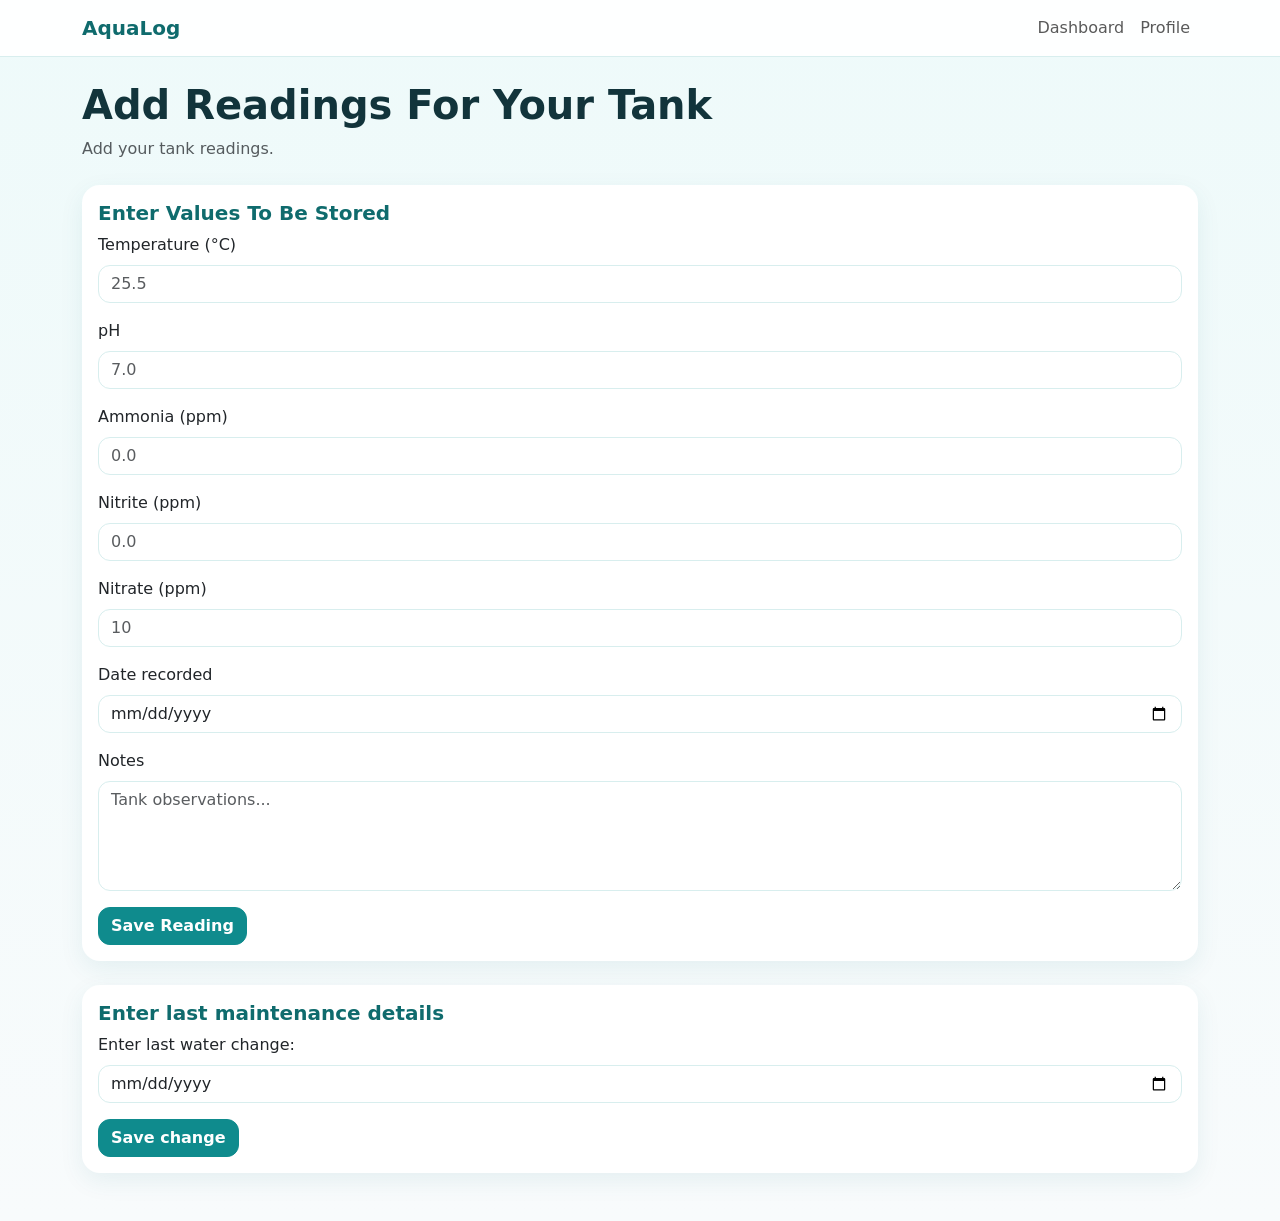
==== add-reading.html @ f9853078 "Initial AquaLog release" ====
<!DOCTYPE html>
<html lang="en">

<head>
    <meta charset="UTF-8">
    <meta name="viewport" content="width=device-width, initial-scale=1.0">
    <title>add-reading</title>
    <link href="https://cdn.jsdelivr.net/npm/bootstrap@5.3.3/dist/css/bootstrap.min.css" rel="stylesheet" />
    <link rel="stylesheet" href="css/custom.css">
</head>

<body>
    <nav class="navbar navbar-expand-lg bg-body-tertiary">
        <div class="container">
            <a class="navbar-brand" href="index.html">AquaLog</a>
            <div class="navbar-nav ms-auto">
                <a href="index.html" class="nav-link">Dashboard</a>
                <a href="profile.html" class="nav-link">Profile</a>
            </div>
        </div>
    </nav>
    <main class="container py-4">
        <section class="mb-4">
            <h1> Add Readings For Your Tank</h1>
            <p class="text-muted">
                Add your tank readings.
            </p>
        </section>
        <section class="mb-4">
            <div class="card">
                <div class="card-body">
                    <h2 class="h5 card-title">Enter Values To Be Stored</h2>
                    <form action="" id="reading-form">
                        <div class="mb-3">
                            <label for="temperature" class="form-label">
                                Temperature (°C)
                            </label>
                            <input type="number" class="form-control" id="temperature" step="0.1" placeholder="25.5">
                        </div>
                        <div class="mb-3">
                            <label for="ph" class="form-label">
                                pH
                            </label>
                            <input type="number" class="form-control" id="ph" step="0.1" placeholder="7.0">
                        </div>
                        <div class="mb-3">
                            <label for="ammonia" class="form-label">
                                Ammonia (ppm)
                            </label>
                            <input type="number" class="form-control" id="ammonia" step="0.1" placeholder="0.0">
                        </div>
                        <div class="mb-3">
                            <label for="nitrite" class="form-label">
                                Nitrite (ppm)
                            </label>
                            <input type="number" class="form-control" id="nitrite" step="0.1" placeholder="0.0">
                        </div>
                        <div class="mb-3">
                            <label for="nitrate" class="form-label">
                                Nitrate (ppm)
                            </label>
                            <input type="number" class="form-control" id="nitrate" step="0.1" placeholder="10">
                        </div>
                        <div class="mb-3">
                            <label for="recordedDate" class="form-label">Date recorded</label>
                            <input type="date" class="form-control" name="recordedDate" id="recordedDate">
                        </div>
                        <div class="mb-3">
                            <label for="notes" class="form-label">Notes</label>
                            <textarea class="form-control" name="notes" id="notes" rows="4"
                                placeholder="Tank observations..."></textarea>
                        </div>
                        <div class="d-flex gap-2">
                            <button type="submit" class="btn btn-primary" id="save-reading-btn">Save Reading</button>

                        </div>

                    </form>
                </div>
            </div>

        </section>

        <section class="mb-4">
            <div class="card">
                <div class="card-body">
                    <h2 class="h5 card-title">Enter last maintenance details</h2>
                    <form action="" id="maintenance-form">
                        <div class="mb-3">
                            <label for="last-water-change" class="form-label">Enter last water change:</label>
                            <input type="date" class="form-control" name="last-water-change-input"
                                id="last-water-change-input">
                        </div>
                        <div class="d-flex gap-2">
                            <button type="submit" class="btn btn-primary" id="save-maintenance-btn">Save change</button>
                        </div>
                    </form>
                </div>

            </div>
        </section>

    </main>
    <script src="js/config/config.js"></script>
    <script src="js/storage/storage.js"></script>
    <script src="js/validation/reading-validation.js"></script>
    <script src="js/pages/add-reading.js"></script>
</body>

</html>
---- css/custom.css ----
body{
    background: linear-gradient(180deg,#eefafa 0%, #f8fbfc 100%);
    color: #12343b;
    min-height: 100vh;
}
.navbar{
    border-bottom: 1px solid #d8eeee;
    background-color:rgba(255, 255, 255, 0.9) !important; 
    backdrop-filter: blur(8px);
}
.navbar-brand{
    font-weight: 700;
    color: #0f6b6d;
}
.app-hero{
    padding:1.5rem;
    border-radius: 20px;
    background:linear-gradient(135deg, #0f8b8d, #35b7b9);
    color: white;
    box-shadow:0 12px 28px rgba(15, 107, 109, 0.18);
}
.app-hero h1{
    color: white;
    margin-bottom: 0.25rem;
}

.app-hero p{
    color:rgba(255, 255, 255, 0.85) !important;
    margin-bottom: 0;
}

h1{
    font-weight: 700;
    color: #12343b;
}

.card{
    border: none;
    border-radius: 18px;
    box-shadow: 0 8px 24px rgba(15,107,109,0.08);
}
.dashboard-card{
    border: none;
    border-radius: 20px;
}

.tank-status-card{
    border-left: 6px solid #0f8b8d;
}

.card-title{
    color: #0f6b6d;
    font-weight: 700;
}

.stat-card{
    height: 100%;
    background: #ffffff;
    transition:transform 0.15s ease,box-shadow 0.15s ease;
}

.stat-card:hover{
    transform: translateY(-2px);
    box-shadow: 0 14px 30px rgba(15, 107, 109, 0.12);
}
.stat-card .card-title{
    font-size: 0.9rem;
    color:#5f7f83;
    margin-bottom: 0.75rem;
}
.stat-card span[id$="reading"]{
    display: block;
    font-size: 1.6rem;
    font-weight: 800;
    color: #0f6b6d;
    margin-top: 0.35rem;
}
.btn{
    border-radius:12px;
    font-weight: 600;
}
.btn-primary{
    background-color: #0f8b8d;
    border-color:#0f8b8d ;
}

.btn-primary:hover {
  background-color: #0c7476;
  border-color: #0c7476; ;
}
.form-control,
.form-select{
    border-radius: 12px;
    border-color: #d8eeee;
}
.form-control:focus,
.form-select:focus{
    border-color: #0f8b8d;
    box-shadow:0 0 0 0.2rem rgba(15, 139, 141, 0.15) ;
}
.list-group-item{
    border:none;
    border-radius: 14px;
    margin-bottom: 12px;
   box-shadow: 0 4px 14px rgba(15, 107, 109, 0.06);
}

.badge{
    border-radius: 999px;
    padding: 0.5rem 0.75rem;
}

@media (max-width: 768px){
    .app-hero{
        padding: 1.25rem;
    }
    
    .card{
        border-radius: 16px;
    }
}
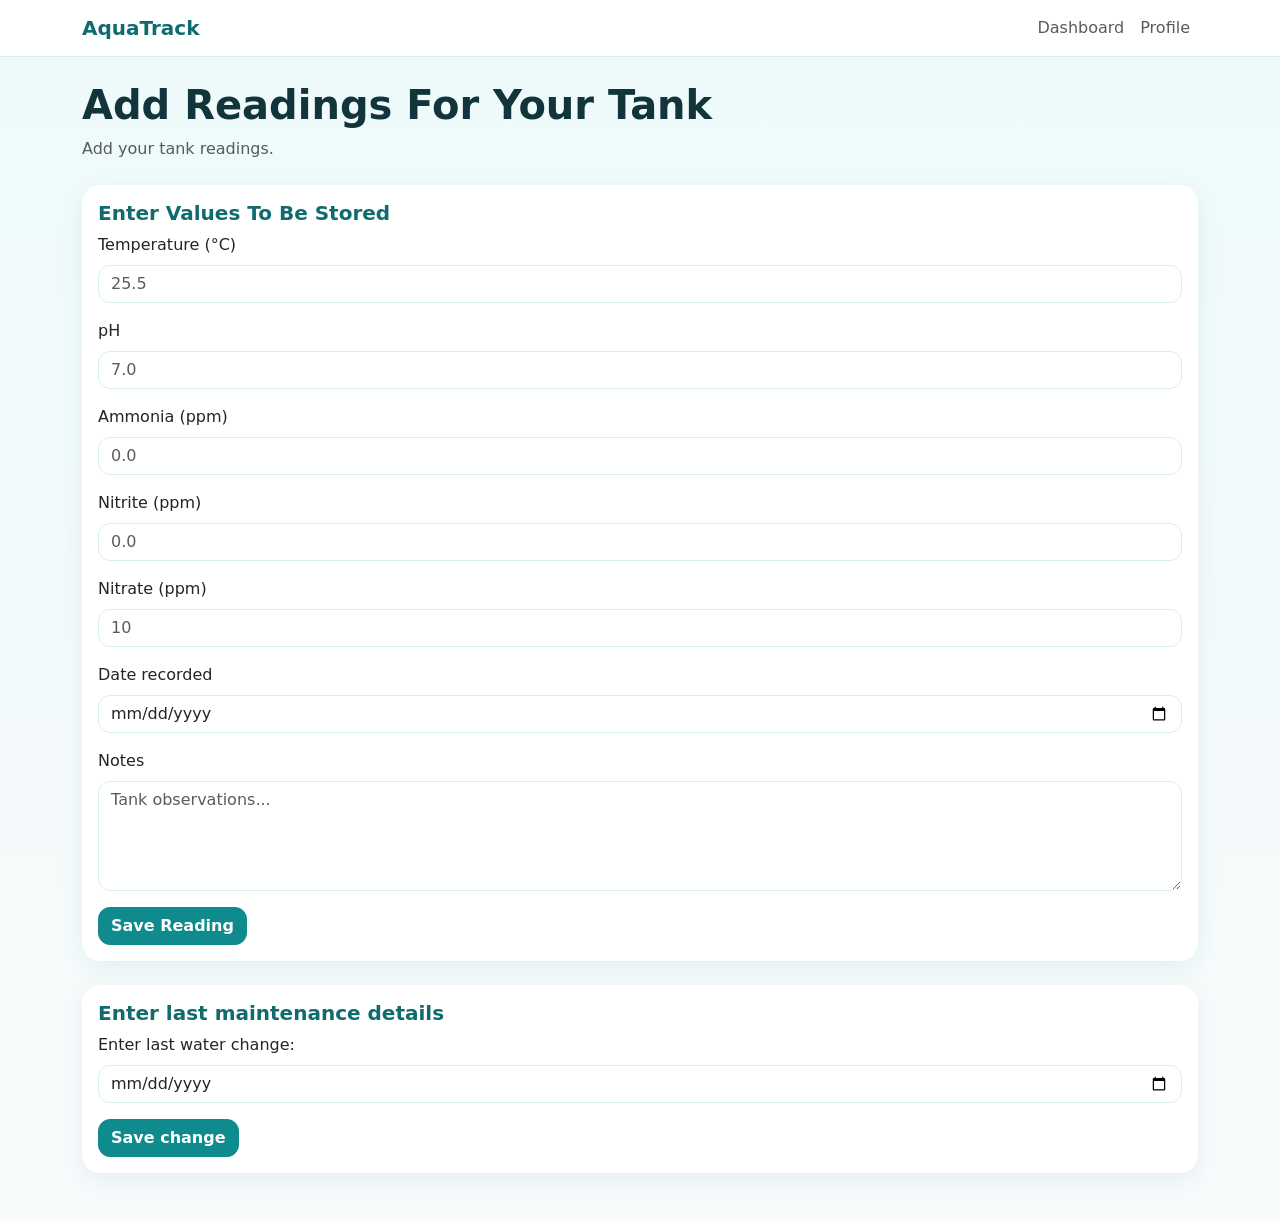
==== commit 56a07fd1: "Add README screenshots and favicon" ====
--- a/add-reading.html
+++ b/add-reading.html
@@ -4,15 +4,16 @@
 <head>
     <meta charset="UTF-8">
     <meta name="viewport" content="width=device-width, initial-scale=1.0">
-    <title>add-reading</title>
+    <title>AquaTrack | Add Reading</title>
     <link href="https://cdn.jsdelivr.net/npm/bootstrap@5.3.3/dist/css/bootstrap.min.css" rel="stylesheet" />
     <link rel="stylesheet" href="css/custom.css">
+    <link rel="icon" type="image/png" href="assets/icons/faviconv2.png">
 </head>
 
 <body>
     <nav class="navbar navbar-expand-lg bg-body-tertiary">
         <div class="container">
-            <a class="navbar-brand" href="index.html">AquaLog</a>
+            <a class="navbar-brand" href="index.html">AquaTrack</a>
             <div class="navbar-nav ms-auto">
                 <a href="index.html" class="nav-link">Dashboard</a>
                 <a href="profile.html" class="nav-link">Profile</a>
